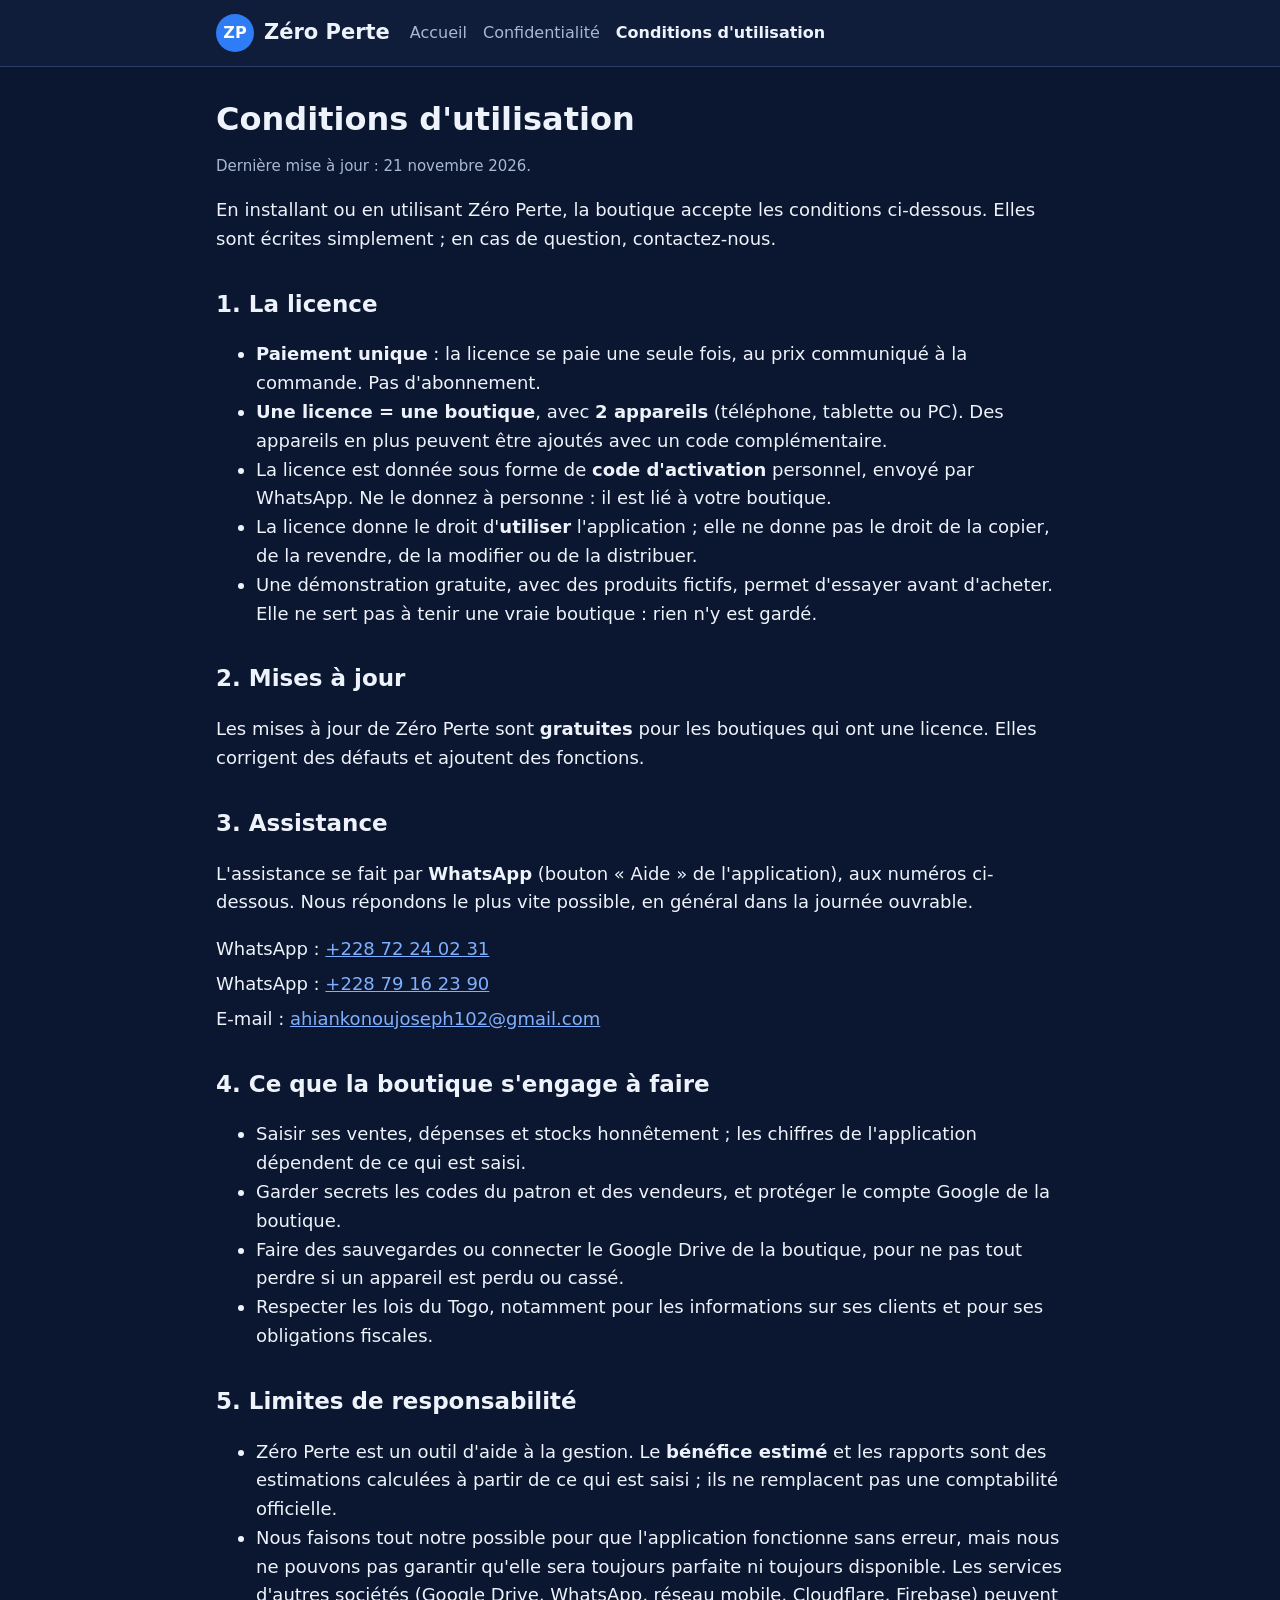
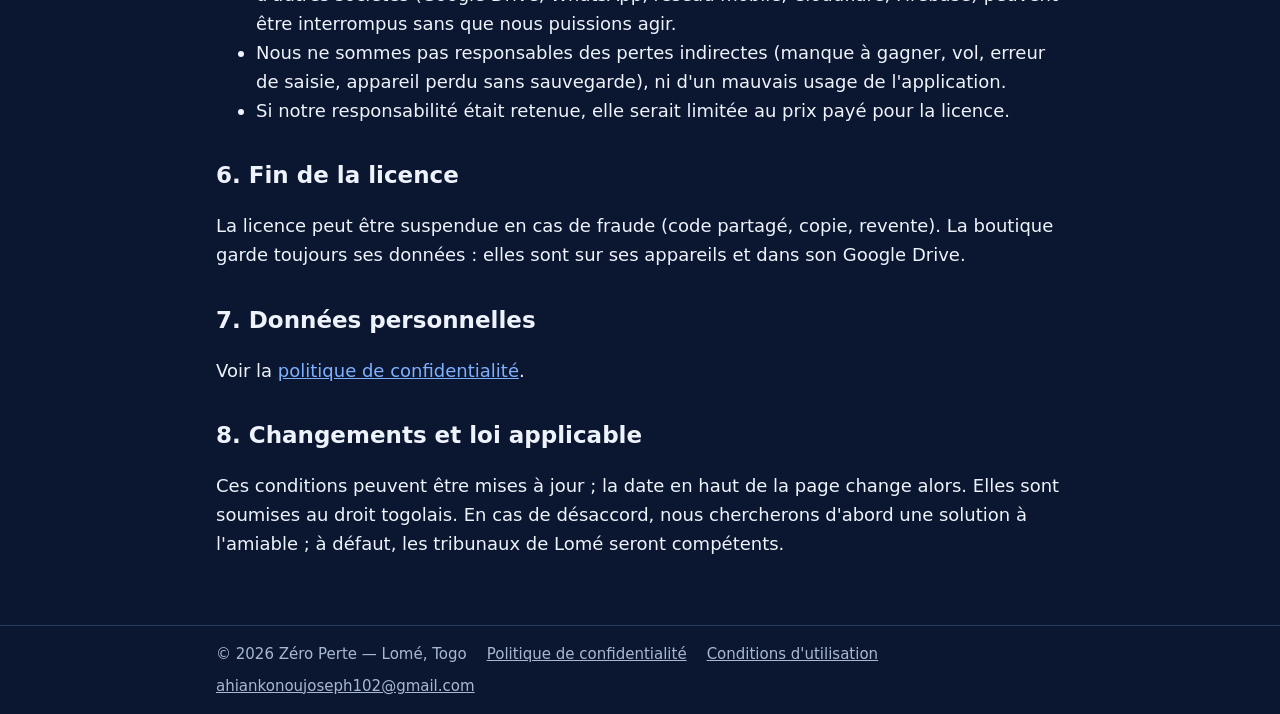
==== docs/site/conditions.html @ 2094f943 "Pages publiques pour Google (accueil, confidentialité, conditions) + action de publication [skip ci]" ====
<!doctype html>
<html lang="fr">
<head>
  <meta charset="utf-8">
  <meta name="viewport" content="width=device-width, initial-scale=1">
  <title>Conditions d'utilisation — Zéro Perte</title>
  <meta name="description" content="Conditions d'utilisation de Zéro Perte : licence à paiement unique, 2 appareils par boutique, mises à jour gratuites, assistance WhatsApp.">
  <meta name="theme-color" content="#0b1730">
  <link rel="stylesheet" href="style.css">
</head>
<body>
<header class="haut">
  <div class="dedans">
    <a class="marque" href="index.html"><span class="logo" aria-hidden="true">ZP</span>Zéro Perte</a>
    <nav aria-label="Pages">
      <a href="index.html">Accueil</a>
      <a href="confidentialite.html">Confidentialité</a>
      <a href="conditions.html" aria-current="page">Conditions d'utilisation</a>
    </nav>
  </div>
</header>
<main>
  <h1>Conditions d'utilisation</h1>
  <p class="date">Dernière mise à jour : 21 novembre 2026.</p>
  <p>En installant ou en utilisant Zéro Perte, la boutique accepte les conditions ci-dessous. Elles sont écrites simplement ; en cas de question, contactez-nous.</p>

  <h2>1. La licence</h2>
  <ul>
    <li><strong>Paiement unique</strong> : la licence se paie une seule fois, au prix communiqué à la commande. Pas d'abonnement.</li>
    <li><strong>Une licence = une boutique</strong>, avec <strong>2 appareils</strong> (téléphone, tablette ou PC). Des appareils en plus peuvent être ajoutés avec un code complémentaire.</li>
    <li>La licence est donnée sous forme de <strong>code d'activation</strong> personnel, envoyé par WhatsApp. Ne le donnez à personne : il est lié à votre boutique.</li>
    <li>La licence donne le droit d'<strong>utiliser</strong> l'application ; elle ne donne pas le droit de la copier, de la revendre, de la modifier ou de la distribuer.</li>
    <li>Une démonstration gratuite, avec des produits fictifs, permet d'essayer avant d'acheter. Elle ne sert pas à tenir une vraie boutique : rien n'y est gardé.</li>
  </ul>

  <h2>2. Mises à jour</h2>
  <p>Les mises à jour de Zéro Perte sont <strong>gratuites</strong> pour les boutiques qui ont une licence. Elles corrigent des défauts et ajoutent des fonctions.</p>

  <h2>3. Assistance</h2>
  <p>L'assistance se fait par <strong>WhatsApp</strong> (bouton « Aide » de l'application), aux numéros ci-dessous. Nous répondons le plus vite possible, en général dans la journée ouvrable.</p>
  <ul class="contacts">
    <li>WhatsApp : <a href="https://wa.me/22872240231">+228 72 24 02 31</a></li>
    <li>WhatsApp : <a href="https://wa.me/22879162390">+228 79 16 23 90</a></li>
    <li>E-mail : <a href="mailto:ahiankonoujoseph102@gmail.com">ahiankonoujoseph102@gmail.com</a></li>
  </ul>

  <h2>4. Ce que la boutique s'engage à faire</h2>
  <ul>
    <li>Saisir ses ventes, dépenses et stocks honnêtement ; les chiffres de l'application dépendent de ce qui est saisi.</li>
    <li>Garder secrets les codes du patron et des vendeurs, et protéger le compte Google de la boutique.</li>
    <li>Faire des sauvegardes ou connecter le Google Drive de la boutique, pour ne pas tout perdre si un appareil est perdu ou cassé.</li>
    <li>Respecter les lois du Togo, notamment pour les informations sur ses clients et pour ses obligations fiscales.</li>
  </ul>

  <h2>5. Limites de responsabilité</h2>
  <ul>
    <li>Zéro Perte est un outil d'aide à la gestion. Le <strong>bénéfice estimé</strong> et les rapports sont des estimations calculées à partir de ce qui est saisi ; ils ne remplacent pas une comptabilité officielle.</li>
    <li>Nous faisons tout notre possible pour que l'application fonctionne sans erreur, mais nous ne pouvons pas garantir qu'elle sera toujours parfaite ni toujours disponible. Les services d'autres sociétés (Google Drive, WhatsApp, réseau mobile, Cloudflare, Firebase) peuvent être interrompus sans que nous puissions agir.</li>
    <li>Nous ne sommes pas responsables des pertes indirectes (manque à gagner, vol, erreur de saisie, appareil perdu sans sauvegarde), ni d'un mauvais usage de l'application.</li>
    <li>Si notre responsabilité était retenue, elle serait limitée au prix payé pour la licence.</li>
  </ul>

  <h2>6. Fin de la licence</h2>
  <p>La licence peut être suspendue en cas de fraude (code partagé, copie, revente). La boutique garde toujours ses données : elles sont sur ses appareils et dans son Google Drive.</p>

  <h2>7. Données personnelles</h2>
  <p>Voir la <a href="confidentialite.html">politique de confidentialité</a>.</p>

  <h2>8. Changements et loi applicable</h2>
  <p>Ces conditions peuvent être mises à jour ; la date en haut de la page change alors. Elles sont soumises au droit togolais. En cas de désaccord, nous chercherons d'abord une solution à l'amiable ; à défaut, les tribunaux de Lomé seront compétents.</p>

</main>
<footer>
  <div class="dedans">
    <span>© 2026 Zéro Perte — Lomé, Togo</span>
    <a href="confidentialite.html">Politique de confidentialité</a>
    <a href="conditions.html">Conditions d'utilisation</a>
    <a href="mailto:ahiankonoujoseph102@gmail.com">ahiankonoujoseph102@gmail.com</a>
  </div>
</footer>
</body>
</html>
---- docs/site/style.css ----
/* Zéro Perte — pages publiques. Allure bleu nuit de l'application. */
:root {
  --fond: #0b1730;
  --surface: #132447;
  --menu: #0f1d3a;
  --ligne: #263d66;
  --texte: #eef3fb;
  --texte-doux: #a9b8d0;
  --marque: #2f7df6;
  --vert: #2bc77a;
  --ambre: #f7b955;
  --rouge: #f06a6e;
}
* { box-sizing: border-box; }
html { -webkit-text-size-adjust: 100%; }
body {
  margin: 0;
  background: var(--fond);
  color: var(--texte);
  font-family: "Atkinson Hyperlegible", system-ui, -apple-system, "Segoe UI", Roboto, Arial, sans-serif;
  font-size: 18px;
  line-height: 1.6;
  overflow-wrap: anywhere;
}
a { color: #7fb0ff; }
a:focus-visible { outline: 3px solid var(--ambre); outline-offset: 2px; }
.haut {
  background: var(--menu);
  border-bottom: 1px solid var(--ligne);
}
.haut .dedans {
  max-width: 880px;
  margin: 0 auto;
  padding: 14px 16px;
  display: flex;
  flex-wrap: wrap;
  align-items: center;
  gap: 10px 20px;
}
.marque {
  display: flex;
  align-items: center;
  gap: 10px;
  color: var(--texte);
  text-decoration: none;
  font-weight: 700;
  font-size: 21px;
}
.logo {
  width: 38px;
  height: 38px;
  border-radius: 50%;
  background: var(--marque);
  display: grid;
  place-items: center;
  font-weight: 800;
  font-size: 16px;
  color: #fff;
}
nav { display: flex; flex-wrap: wrap; gap: 6px 16px; font-size: 16px; }
nav a { color: var(--texte-doux); text-decoration: none; }
nav a[aria-current="page"] { color: var(--texte); font-weight: 700; }
main { max-width: 880px; margin: 0 auto; padding: 24px 16px 48px; }
h1 { font-size: 32px; line-height: 1.25; margin: 8px 0 12px; }
h2 { font-size: 23px; margin: 32px 0 8px; }
h3 { font-size: 19px; margin: 20px 0 6px; }
.chapeau { color: var(--texte-doux); font-size: 19px; margin-top: 0; }
.date { color: var(--texte-doux); font-size: 15px; }
.cartes {
  display: grid;
  grid-template-columns: repeat(auto-fit, minmax(220px, 1fr));
  gap: 12px;
  margin: 20px 0;
}
.carte {
  background: var(--surface);
  border: 1px solid var(--ligne);
  border-radius: 16px;
  padding: 16px;
}
.carte h3 { margin-top: 0; }
.carte p { margin: 0; color: var(--texte-doux); font-size: 17px; }
.vert { color: var(--vert); }
.ambre { color: var(--ambre); }
.rouge { color: var(--rouge); }
.encadre {
  background: var(--surface);
  border-left: 4px solid var(--marque);
  border-radius: 8px;
  padding: 12px 16px;
  margin: 16px 0;
}
table { width: 100%; border-collapse: collapse; font-size: 16px; margin: 8px 0; }
th, td { text-align: left; vertical-align: top; padding: 8px; border-bottom: 1px solid var(--ligne); }
th { color: var(--texte-doux); font-weight: 700; }
.tableau { overflow-x: auto; }
code { background: var(--menu); padding: 1px 6px; border-radius: 6px; font-size: 15px; }
.contacts { list-style: none; padding: 0; }
.contacts li { margin: 6px 0; }
footer {
  border-top: 1px solid var(--ligne);
  color: var(--texte-doux);
  font-size: 15px;
}
footer .dedans { max-width: 880px; margin: 0 auto; padding: 16px; display: flex; flex-wrap: wrap; gap: 8px 20px; }
footer a { color: var(--texte-doux); }
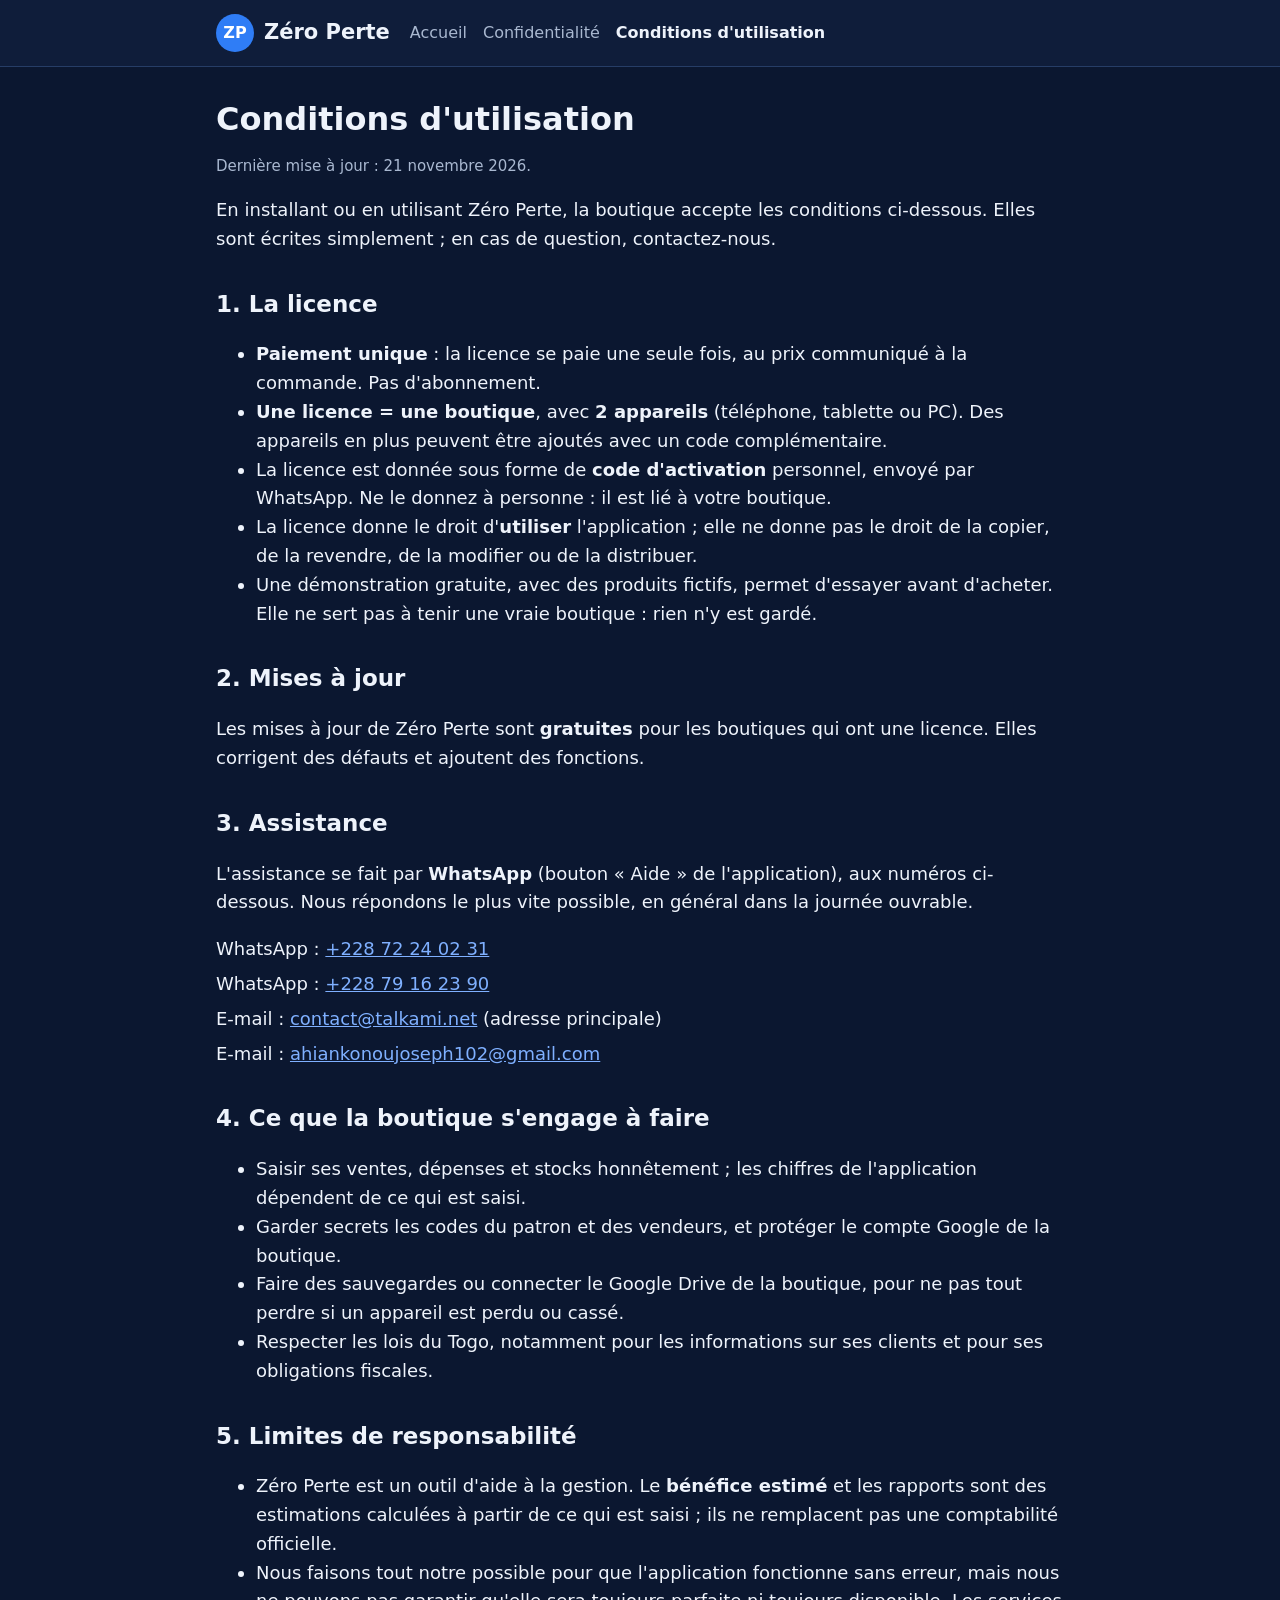
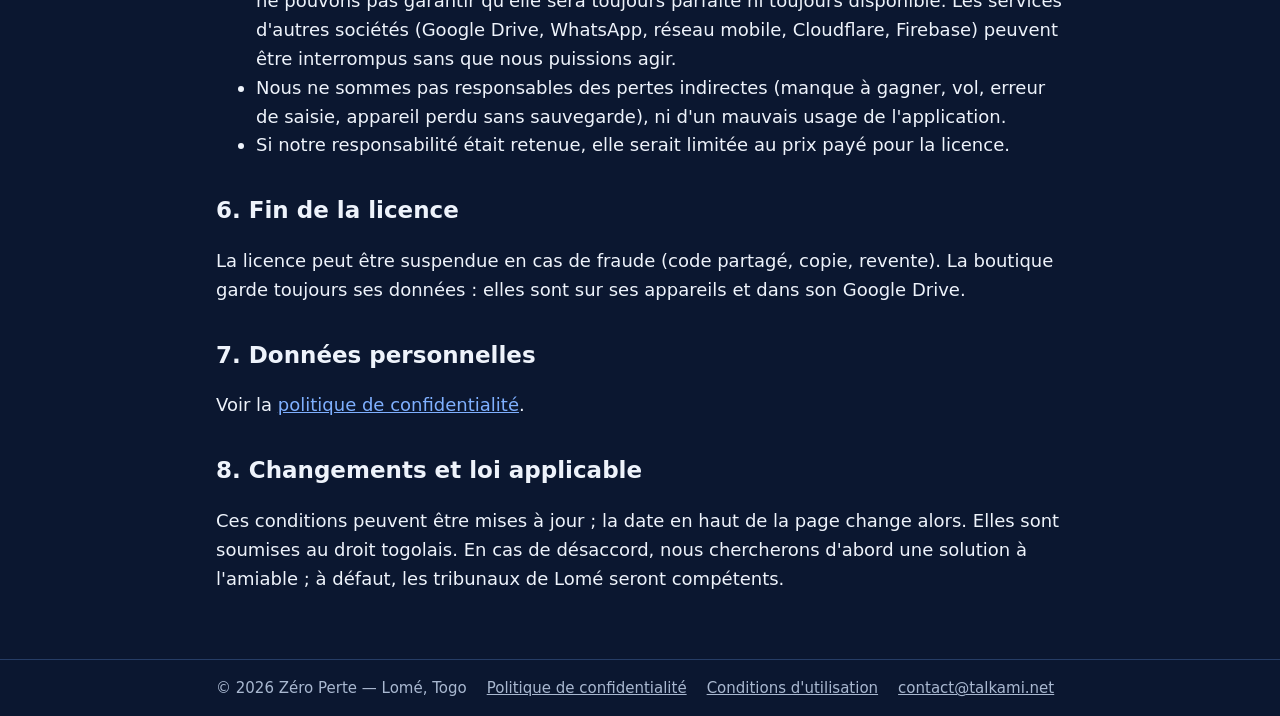
==== commit bf32790c: "Pages publiques : contact@talkami.net comme adresse e-mail principale [skip ci] Co-Authored-By: Clau" ====
--- a/docs/site/conditions.html
+++ b/docs/site/conditions.html
@@ -41,7 +41,8 @@
   <ul class="contacts">
     <li>WhatsApp : <a href="https://wa.me/22872240231">+228 72 24 02 31</a></li>
     <li>WhatsApp : <a href="https://wa.me/22879162390">+228 79 16 23 90</a></li>
-    <li>E-mail : <a href="mailto:ahiankonoujoseph102@gmail.com">ahiankonoujoseph102@gmail.com</a></li>
+    <li>E-mail : <a href="mailto:contact@talkami.net">contact@talkami.net</a> (adresse principale)</li>
+  <li>E-mail : <a href="mailto:ahiankonoujoseph102@gmail.com">ahiankonoujoseph102@gmail.com</a></li>
   </ul>
 
   <h2>4. Ce que la boutique s'engage à faire</h2>
@@ -75,7 +76,7 @@
     <span>© 2026 Zéro Perte — Lomé, Togo</span>
     <a href="confidentialite.html">Politique de confidentialité</a>
     <a href="conditions.html">Conditions d'utilisation</a>
-    <a href="mailto:ahiankonoujoseph102@gmail.com">ahiankonoujoseph102@gmail.com</a>
+    <a href="mailto:contact@talkami.net">contact@talkami.net</a>
   </div>
 </footer>
 </body>
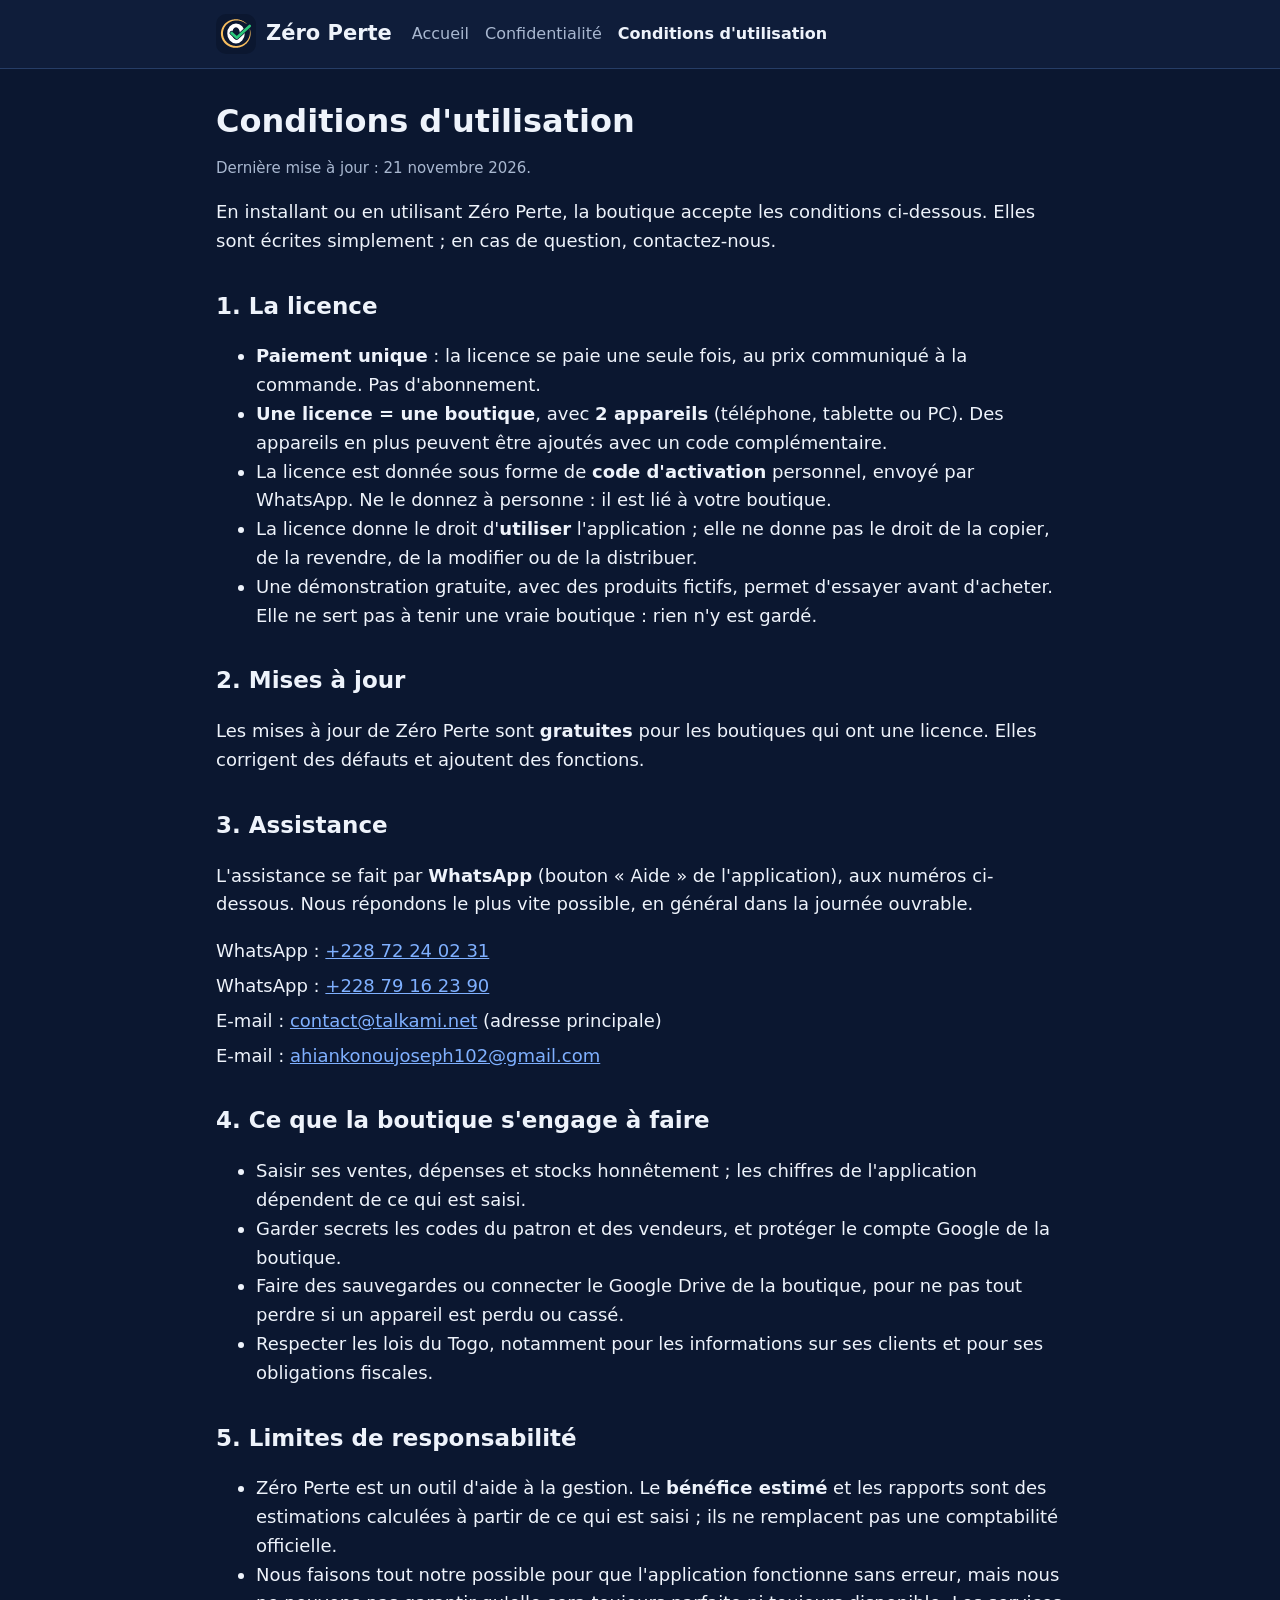
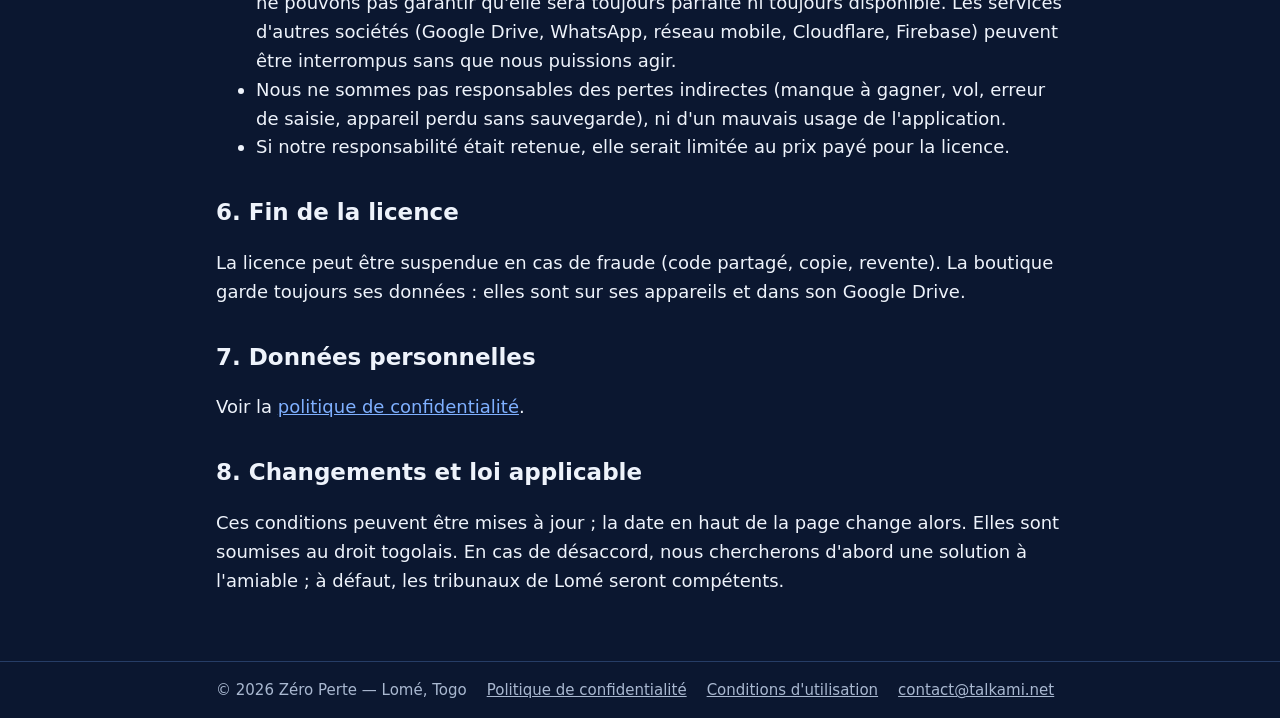
==== commit 2b9ac138: "Logo Zéro Perte (0.29.0) : SVG source, icône adaptative et monochrome Android, notifications, Window" ====
--- a/docs/site/conditions.html
+++ b/docs/site/conditions.html
@@ -6,12 +6,15 @@
   <title>Conditions d'utilisation — Zéro Perte</title>
   <meta name="description" content="Conditions d'utilisation de Zéro Perte : licence à paiement unique, 2 appareils par boutique, mises à jour gratuites, assistance WhatsApp.">
   <meta name="theme-color" content="#0b1730">
+  <link rel="icon" href="logo.svg" type="image/svg+xml">
+  <link rel="icon" href="favicon-32.png" type="image/png" sizes="32x32">
+  <link rel="apple-touch-icon" href="apple-touch-icon.png">
   <link rel="stylesheet" href="style.css">
 </head>
 <body>
 <header class="haut">
   <div class="dedans">
-    <a class="marque" href="index.html"><span class="logo" aria-hidden="true">ZP</span>Zéro Perte</a>
+    <a class="marque" href="index.html"><img class="logo" src="logo.svg" width="40" height="40" alt="">Zéro Perte</a>
     <nav aria-label="Pages">
       <a href="index.html">Accueil</a>
       <a href="confidentialite.html">Confidentialité</a>
--- a/docs/site/style.css
+++ b/docs/site/style.css
@@ -47,15 +47,10 @@
   font-size: 21px;
 }
 .logo {
-  width: 38px;
-  height: 38px;
-  border-radius: 50%;
-  background: var(--marque);
-  display: grid;
-  place-items: center;
-  font-weight: 800;
-  font-size: 16px;
-  color: #fff;
+  width: 40px;
+  height: 40px;
+  border-radius: 10px;
+  display: block;
 }
 nav { display: flex; flex-wrap: wrap; gap: 6px 16px; font-size: 16px; }
 nav a { color: var(--texte-doux); text-decoration: none; }
@@ -104,3 +99,4 @@
 }
 footer .dedans { max-width: 880px; margin: 0 auto; padding: 16px; display: flex; flex-wrap: wrap; gap: 8px 20px; }
 footer a { color: var(--texte-doux); }
+.logo-grand { width: 112px; height: 112px; border-radius: 24px; display: block; margin: 8px 0 4px; }
